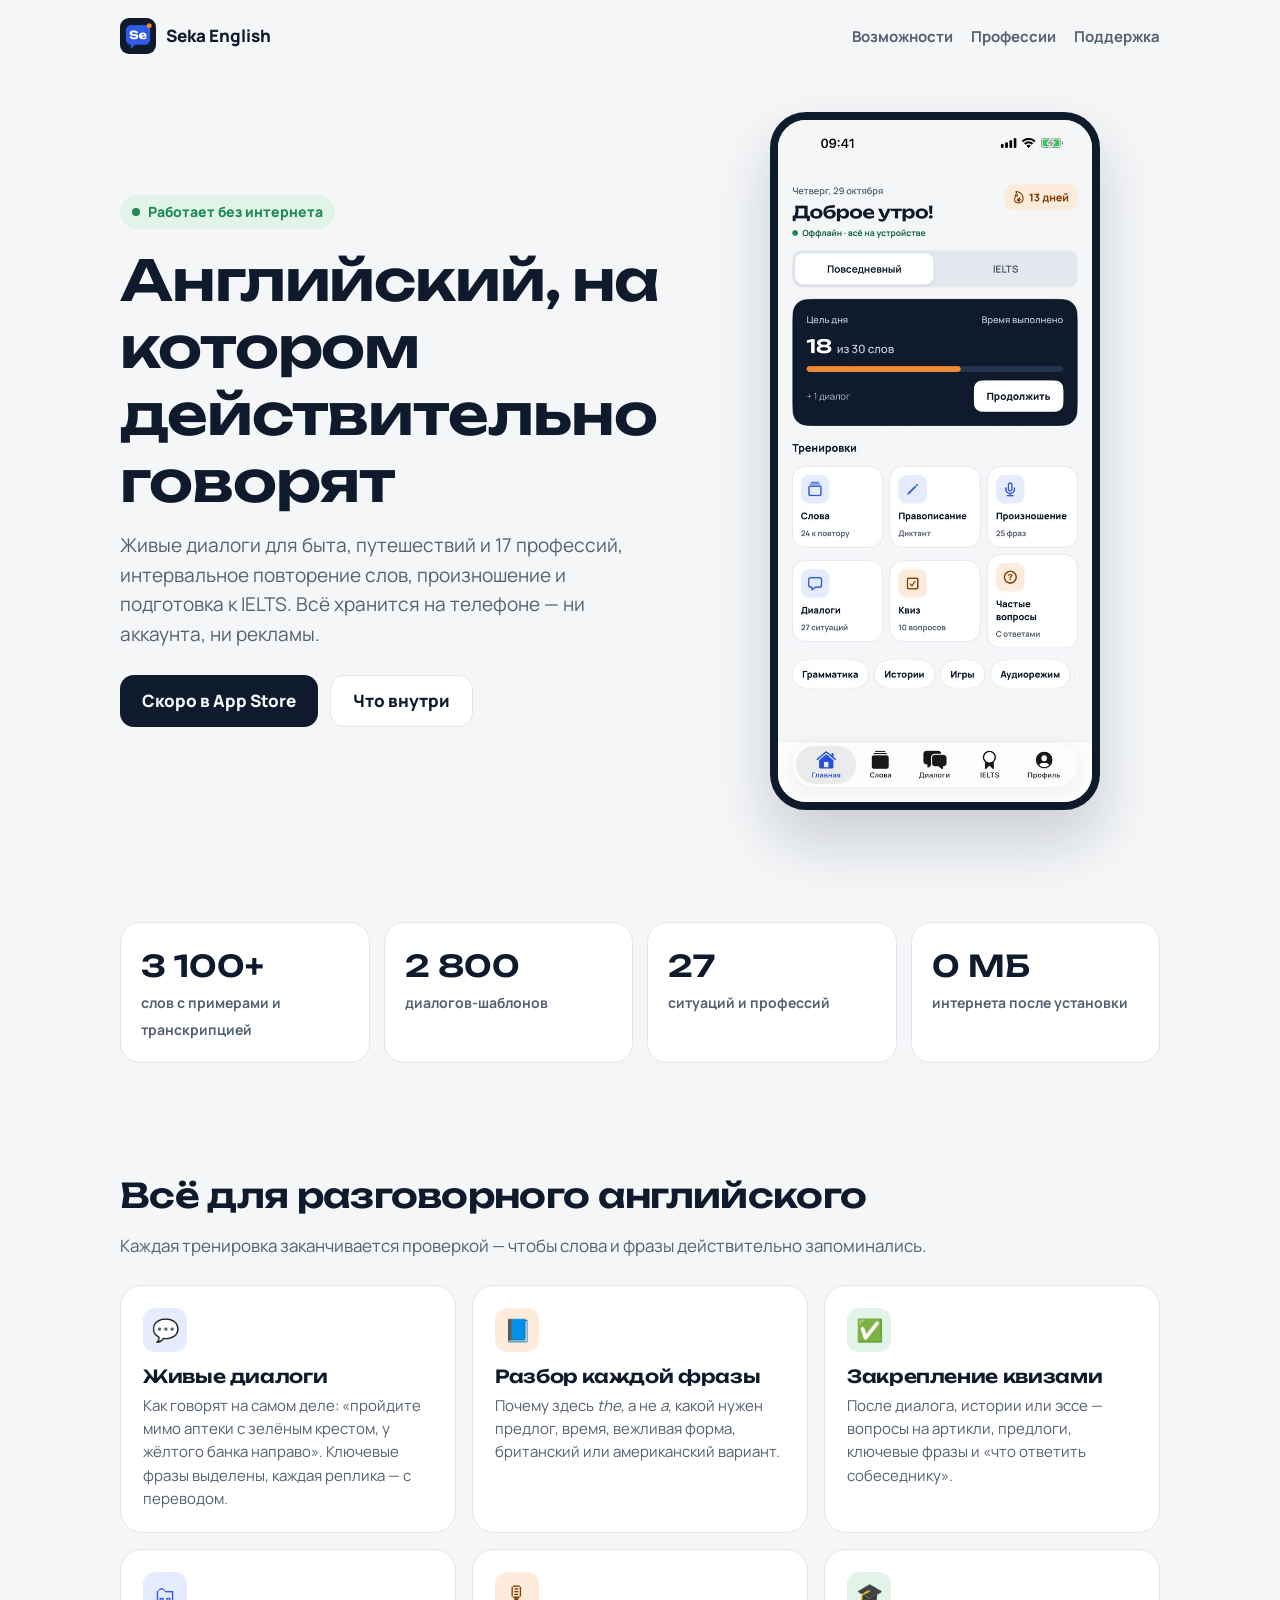
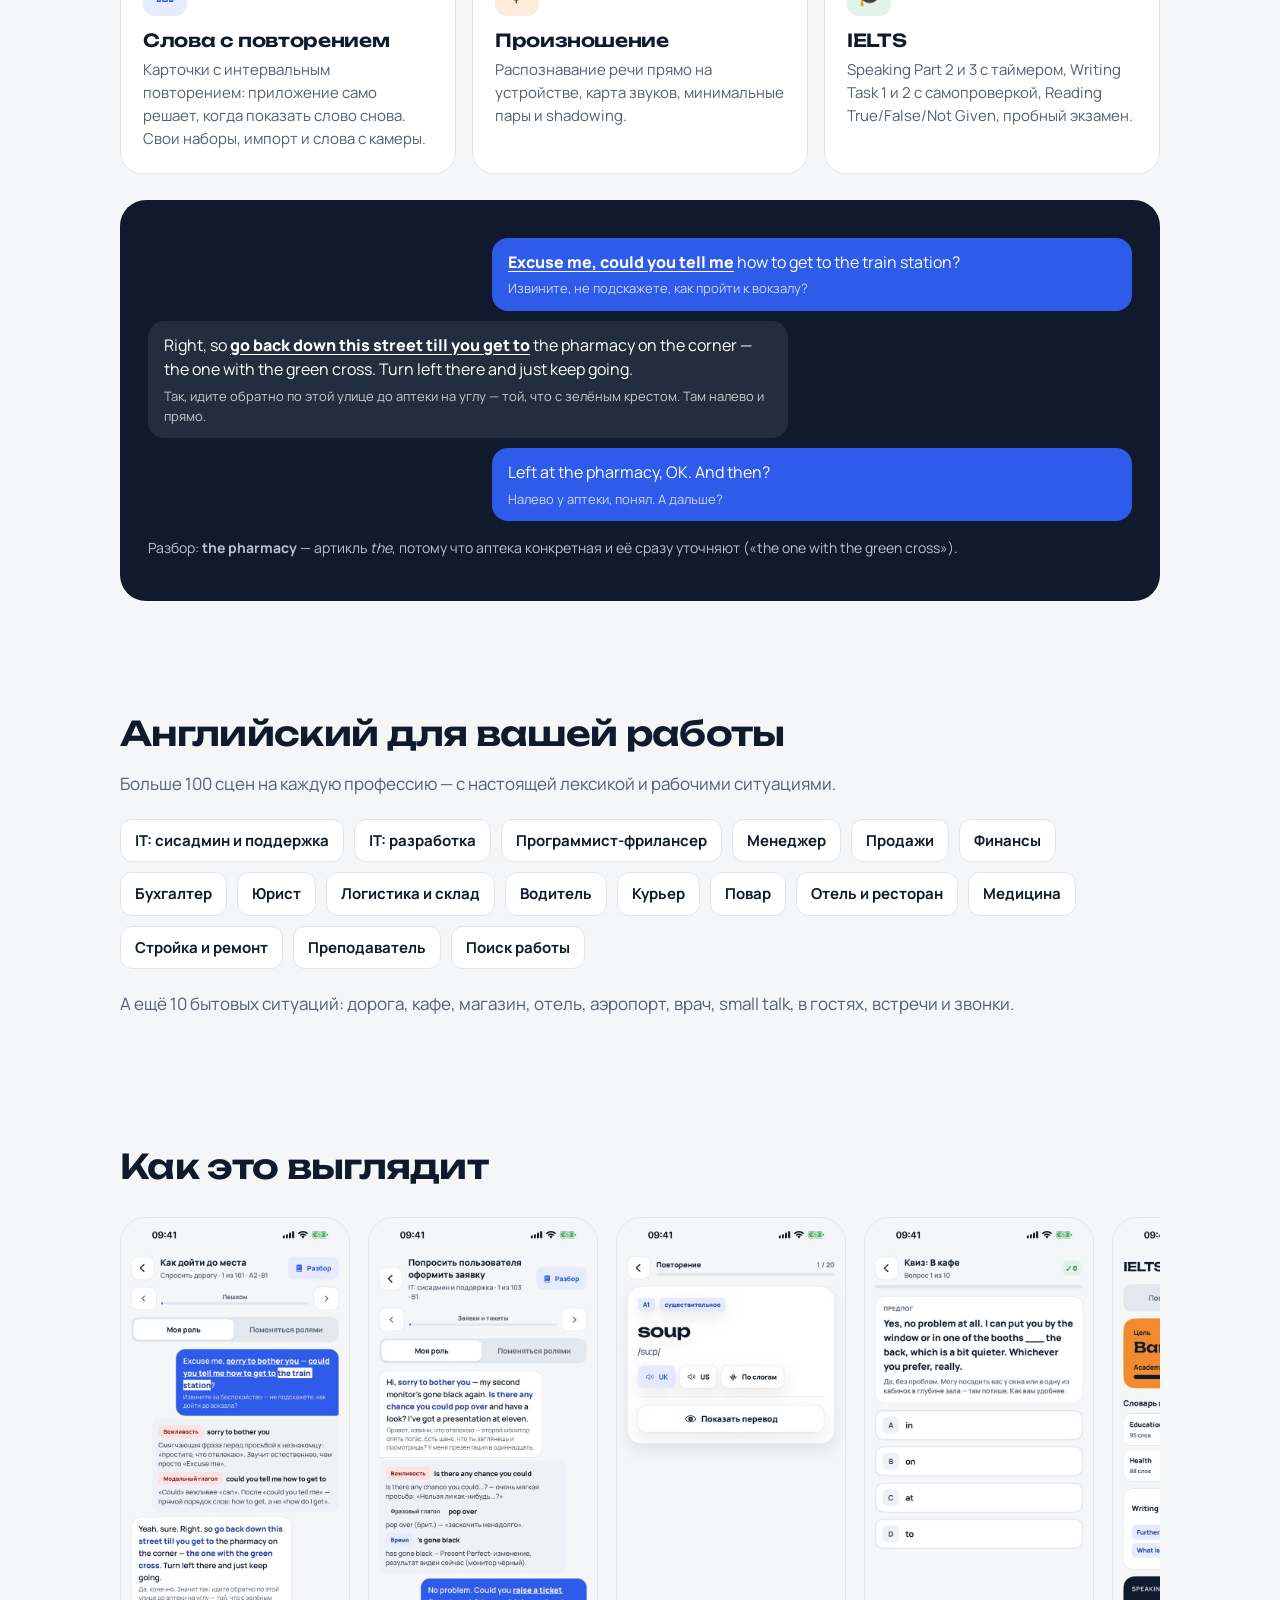
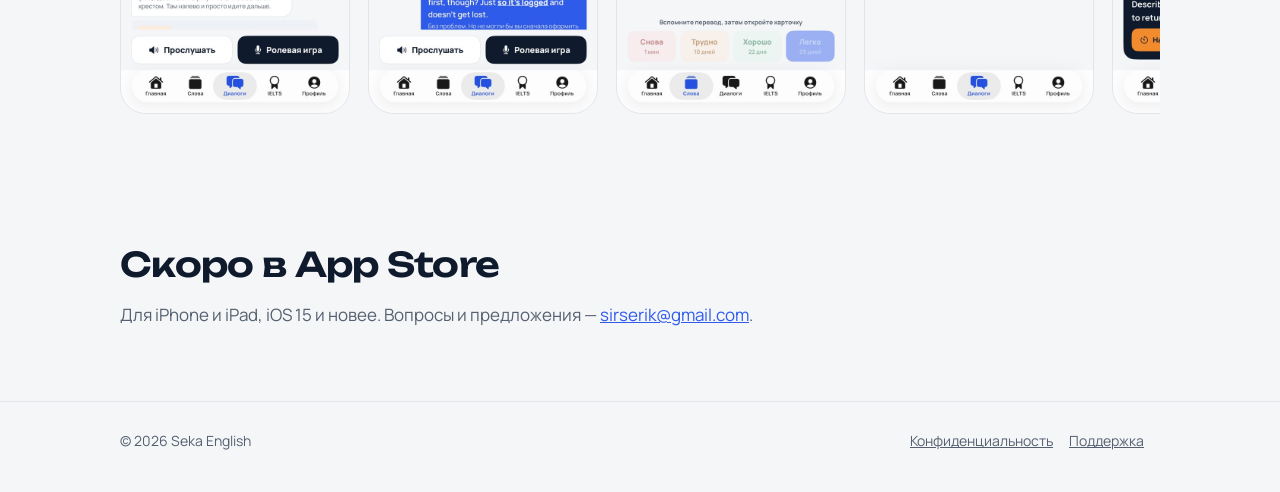
==== index.html @ 96ca4391 "Seka English website: landing, privacy policy, support Co-Authored-By: Claude Opus 5.5 <noreply@anth" ====
<!doctype html>
<html lang="ru">
<head>
<meta charset="utf-8">
<meta name="viewport" content="width=device-width, initial-scale=1">
<title>Seka English — английский офлайн</title>
<meta name="description" content="Seka English — тренажёр английского для русскоговорящих: 3 000+ слов, 2 800 живых диалогов для жизни и профессий, IELTS. Всё работает без интернета.">
<link rel="icon" href="favicon.png">
<link rel="preconnect" href="https://fonts.googleapis.com">
<link rel="preconnect" href="https://fonts.gstatic.com" crossorigin>
<link href="https://fonts.googleapis.com/css2?family=Manrope:wght@400;600;700;800&family=Unbounded:wght@600&display=swap" rel="stylesheet">
<link rel="stylesheet" href="style.css">
</head>
<body>
<header class="top">
  <div class="wrap">
    <a class="brand" href="./"><img src="img/icon.png" alt="">Seka English</a>
    <nav><a href="#features">Возможности</a><a href="#professions">Профессии</a><a href="support.html">Поддержка</a></nav>
  </div>
</header>

<main>
<section class="hero">
  <div class="wrap">
    <div>
      <span class="pill">Работает без интернета</span>
      <h1>Английский, на котором действительно говорят</h1>
      <p class="lead">Живые диалоги для быта, путешествий и 17 профессий, интервальное повторение слов, произношение и подготовка к IELTS. Всё хранится на телефоне — ни аккаунта, ни рекламы.</p>
      <div class="cta">
        <a class="btn primary" href="#download">Скоро в App Store</a>
        <a class="btn secondary" href="#features">Что внутри</a>
      </div>
    </div>
    <img class="phone" src="img/01-home.jpg" alt="Главный экран Seka English: цель дня, серия, тренировки">
  </div>
</section>

<section>
  <div class="wrap stats">
    <div class="stat"><b>3 100+</b><span>слов с примерами и транскрипцией</span></div>
    <div class="stat"><b>2 800</b><span>диалогов-шаблонов</span></div>
    <div class="stat"><b>27</b><span>ситуаций и профессий</span></div>
    <div class="stat"><b>0 МБ</b><span>интернета после установки</span></div>
  </div>
</section>

<section id="features">
  <div class="wrap">
    <h2>Всё для разговорного английского</h2>
    <p class="muted">Каждая тренировка заканчивается проверкой — чтобы слова и фразы действительно запоминались.</p>
    <div class="grid">
      <div class="card"><div class="ic">💬</div><h3>Живые диалоги</h3><p>Как говорят на самом деле: «пройдите мимо аптеки с зелёным крестом, у жёлтого банка направо». Ключевые фразы выделены, каждая реплика — с переводом.</p></div>
      <div class="card"><div class="ic o">📘</div><h3>Разбор каждой фразы</h3><p>Почему здесь <i>the</i>, а не <i>a</i>, какой нужен предлог, время, вежливая форма, британский или американский вариант.</p></div>
      <div class="card"><div class="ic g">✅</div><h3>Закрепление квизами</h3><p>После диалога, истории или эссе — вопросы на артикли, предлоги, ключевые фразы и «что ответить собеседнику».</p></div>
      <div class="card"><div class="ic">🗂</div><h3>Слова с повторением</h3><p>Карточки с интервальным повторением: приложение само решает, когда показать слово снова. Свои наборы, импорт и слова с камеры.</p></div>
      <div class="card"><div class="ic o">🎙</div><h3>Произношение</h3><p>Распознавание речи прямо на устройстве, карта звуков, минимальные пары и shadowing.</p></div>
      <div class="card"><div class="ic g">🎓</div><h3>IELTS</h3><p>Speaking Part 2 и 3 с таймером, Writing Task 1 и 2 с самопроверкой, Reading True/False/Not Given, пробный экзамен.</p></div>
    </div>

    <div class="example" aria-label="Пример диалога">
      <div class="line me"><mark>Excuse me, could you tell me</mark> how to get to the train station?<span class="ru">Извините, не подскажете, как пройти к вокзалу?</span></div>
      <div class="line them">Right, so <mark>go back down this street till you get to</mark> the pharmacy on the corner — the one with the green cross. Turn left there and just keep going.<span class="ru">Так, идите обратно по этой улице до аптеки на углу — той, что с зелёным крестом. Там налево и прямо.</span></div>
      <div class="line me">Left at the pharmacy, OK. And then?<span class="ru">Налево у аптеки, понял. А дальше?</span></div>
      <p class="note">Разбор: <b>the pharmacy</b> — артикль <i>the</i>, потому что аптека конкретная и её сразу уточняют («the one with the green cross»).</p>
    </div>
  </div>
</section>

<section id="professions">
  <div class="wrap">
    <h2>Английский для вашей работы</h2>
    <p class="muted">Больше 100 сцен на каждую профессию — с настоящей лексикой и рабочими ситуациями.</p>
    <div class="tags">
      <span class="tag">IT: сисадмин и поддержка</span><span class="tag">IT: разработка</span><span class="tag">Программист-фрилансер</span>
      <span class="tag">Менеджер</span><span class="tag">Продажи</span><span class="tag">Финансы</span><span class="tag">Бухгалтер</span><span class="tag">Юрист</span>
      <span class="tag">Логистика и склад</span><span class="tag">Водитель</span><span class="tag">Курьер</span><span class="tag">Повар</span>
      <span class="tag">Отель и ресторан</span><span class="tag">Медицина</span><span class="tag">Стройка и ремонт</span><span class="tag">Преподаватель</span><span class="tag">Поиск работы</span>
    </div>
    <p class="muted" style="margin-top:22px">А ещё 10 бытовых ситуаций: дорога, кафе, магазин, отель, аэропорт, врач, small talk, в гостях, встречи и звонки.</p>
  </div>
</section>

<section>
  <div class="wrap">
    <h2>Как это выглядит</h2>
    <div class="shots">
      <img src="img/02-dialogT.jpg" alt="Диалог с подсветкой ключевых фраз и разбором" loading="lazy">
      <img src="img/03-itT.jpg" alt="Профессиональный диалог для сисадмина" loading="lazy">
      <img src="img/04-review.jpg" alt="Карточка слова с транскрипцией" loading="lazy">
      <img src="img/05-qS.jpg" alt="Квиз на предлоги" loading="lazy">
      <img src="img/06-ielts.jpg" alt="Раздел IELTS" loading="lazy">
      <img src="img/07-stats.jpg" alt="Статистика прогресса" loading="lazy">
    </div>
  </div>
</section>

<section id="download">
  <div class="wrap">
    <h2>Скоро в App Store</h2>
    <p class="muted">Для iPhone и iPad, iOS 15 и новее. Вопросы и предложения — <a href="mailto:sirserik@gmail.com">sirserik@gmail.com</a>.</p>
  </div>
</section>
</main>

<footer>
  <div class="wrap">
    <span>© 2026 Seka English</span>
    <span><a href="privacy.html">Конфиденциальность</a><a href="support.html">Поддержка</a></span>
  </div>
</footer>
</body>
</html>
---- style.css ----
:root {
  --bg: #F4F6F8; --surface: #FFFFFF; --border: #E1E6EC;
  --text: #0F1B2D; --text2: #556070;
  --accent: #2F5BEA; --accent-soft: #E6ECFD;
  --orange: #F28A2E; --orange-soft: #FDEBDC; --orange-text: #8A3F00;
  --green: #1E8A52; --green-soft: #E2F4EA;
  --ink: #0F1B2D; --ink-text: #FFFFFF; --ink-2: #B8C3D6;
}
@media (prefers-color-scheme: dark) {
  :root {
    --bg: #0B1220; --surface: #152033; --border: #24344F;
    --text: #E9EEF6; --text2: #9AA8BD;
    --accent: #7C9BFF; --accent-soft: #1E2D4A;
    --orange: #F5A05A; --orange-soft: #3A2614; --orange-text: #F5A05A;
    --green: #6FD39B; --green-soft: #14301F;
    --ink: #152033; --ink-text: #E9EEF6; --ink-2: #9AA8BD;
  }
}
* { box-sizing: border-box; }
html { -webkit-text-size-adjust: 100%; }
body {
  margin: 0; background: var(--bg); color: var(--text);
  font-family: 'Manrope', -apple-system, system-ui, sans-serif; font-size: 17px; line-height: 1.55;
}
a { color: var(--accent); }
.wrap { max-width: 1080px; margin: 0 auto; padding: 0 20px; }
h1, h2, h3 { font-family: 'Unbounded', 'Manrope', sans-serif; font-weight: 600; letter-spacing: -0.02em; line-height: 1.2; }
h1 { font-size: clamp(32px, 6vw, 56px); margin: 0 0 16px; }
h2 { font-size: clamp(24px, 4vw, 34px); margin: 0 0 12px; }
h3 { font-size: 18px; margin: 0 0 6px; }
.muted { color: var(--text2); }

header.top { padding: 18px 0; }
header.top .wrap { display: flex; align-items: center; justify-content: space-between; gap: 12px; }
.brand { display: flex; align-items: center; gap: 10px; text-decoration: none; color: var(--text); font-weight: 800; }
.brand img { width: 36px; height: 36px; border-radius: 9px; }
nav a { margin-left: 18px; text-decoration: none; color: var(--text2); font-weight: 700; font-size: 15px; }
nav a:hover { color: var(--text); }

.hero { padding: 40px 0 56px; }
.hero .wrap { display: grid; grid-template-columns: 1.1fr 0.9fr; gap: 40px; align-items: center; }
.pill { display: inline-flex; align-items: center; gap: 8px; padding: 6px 12px; border-radius: 999px; background: var(--green-soft); color: var(--green); font-weight: 800; font-size: 14px; margin-bottom: 18px; }
.pill::before { content: ""; width: 8px; height: 8px; border-radius: 4px; background: var(--green); }
.lead { font-size: 19px; color: var(--text2); margin: 0 0 26px; max-width: 34em; }
.cta { display: flex; flex-wrap: wrap; gap: 12px; }
.btn { display: inline-flex; align-items: center; justify-content: center; min-height: 52px; padding: 0 22px; border-radius: 14px; font-weight: 800; text-decoration: none; }
.btn.primary { background: var(--text); color: var(--bg); }
.btn.secondary { background: var(--surface); color: var(--text); border: 1px solid var(--border); }
.phone { width: 100%; max-width: 330px; justify-self: center; border-radius: 36px; border: 8px solid var(--ink); box-shadow: 0 30px 60px rgba(15,27,45,.18); display: block; }

section { padding: 56px 0; }
.stats { display: grid; grid-template-columns: repeat(4, 1fr); gap: 14px; }
.stat { background: var(--surface); border: 1px solid var(--border); border-radius: 20px; padding: 20px; }
.stat b { display: block; font-family: 'Unbounded', sans-serif; font-size: 30px; font-weight: 600; }
.stat span { color: var(--text2); font-weight: 700; font-size: 14px; }

.grid { display: grid; grid-template-columns: repeat(3, 1fr); gap: 16px; margin-top: 26px; }
.card { background: var(--surface); border: 1px solid var(--border); border-radius: 22px; padding: 22px; }
.card .ic { width: 44px; height: 44px; border-radius: 12px; display: flex; align-items: center; justify-content: center; background: var(--accent-soft); color: var(--accent); font-size: 22px; margin-bottom: 14px; }
.card .ic.o { background: var(--orange-soft); color: var(--orange-text); }
.card .ic.g { background: var(--green-soft); color: var(--green); }
.card p { margin: 0; color: var(--text2); font-size: 15px; }

.example { background: var(--ink); color: var(--ink-text); border-radius: 26px; padding: 28px; margin-top: 26px; }
.example .line { max-width: 640px; padding: 12px 16px; border-radius: 16px; margin: 10px 0; font-size: 16px; }
.example .me { background: var(--accent); color: #fff; margin-left: auto; }
.example .them { background: rgba(255,255,255,.08); }
.example .ru { display: block; font-size: 13px; opacity: .75; margin-top: 4px; }
.example .note { font-size: 14px; color: var(--ink-2); margin-top: 16px; }
.example mark { background: transparent; color: inherit; font-weight: 800; text-decoration: underline; text-underline-offset: 3px; }

.tags { display: flex; flex-wrap: wrap; gap: 10px; margin-top: 22px; }
.tag { padding: 9px 14px; border-radius: 12px; background: var(--surface); border: 1px solid var(--border); font-weight: 700; font-size: 15px; }

.shots { display: flex; gap: 18px; overflow-x: auto; padding: 8px 2px 18px; margin-top: 22px; scroll-snap-type: x mandatory; }
.shots img { width: 230px; flex: 0 0 auto; border-radius: 26px; border: 1px solid var(--border); scroll-snap-align: start; }

.doc { max-width: 760px; margin: 0 auto; padding: 24px 20px 60px; }
.doc h1 { font-size: clamp(28px, 5vw, 40px); }
.doc h2 { font-size: 22px; margin-top: 34px; }
.doc li { margin: 6px 0; }
details { background: var(--surface); border: 1px solid var(--border); border-radius: 16px; padding: 14px 18px; margin: 10px 0; }
summary { font-weight: 800; cursor: pointer; }

footer { border-top: 1px solid var(--border); padding: 28px 0 40px; color: var(--text2); font-size: 14px; }
footer .wrap { display: flex; flex-wrap: wrap; gap: 18px; justify-content: space-between; }
footer a { color: var(--text2); margin-right: 16px; }

@media (max-width: 860px) {
  .hero .wrap { grid-template-columns: 1fr; }
  .grid { grid-template-columns: 1fr 1fr; }
  .stats { grid-template-columns: 1fr 1fr; }
  nav a { margin-left: 12px; }
}
@media (max-width: 560px) {
  .grid { grid-template-columns: 1fr; }
  nav a:not(:last-child) { display: none; }
}
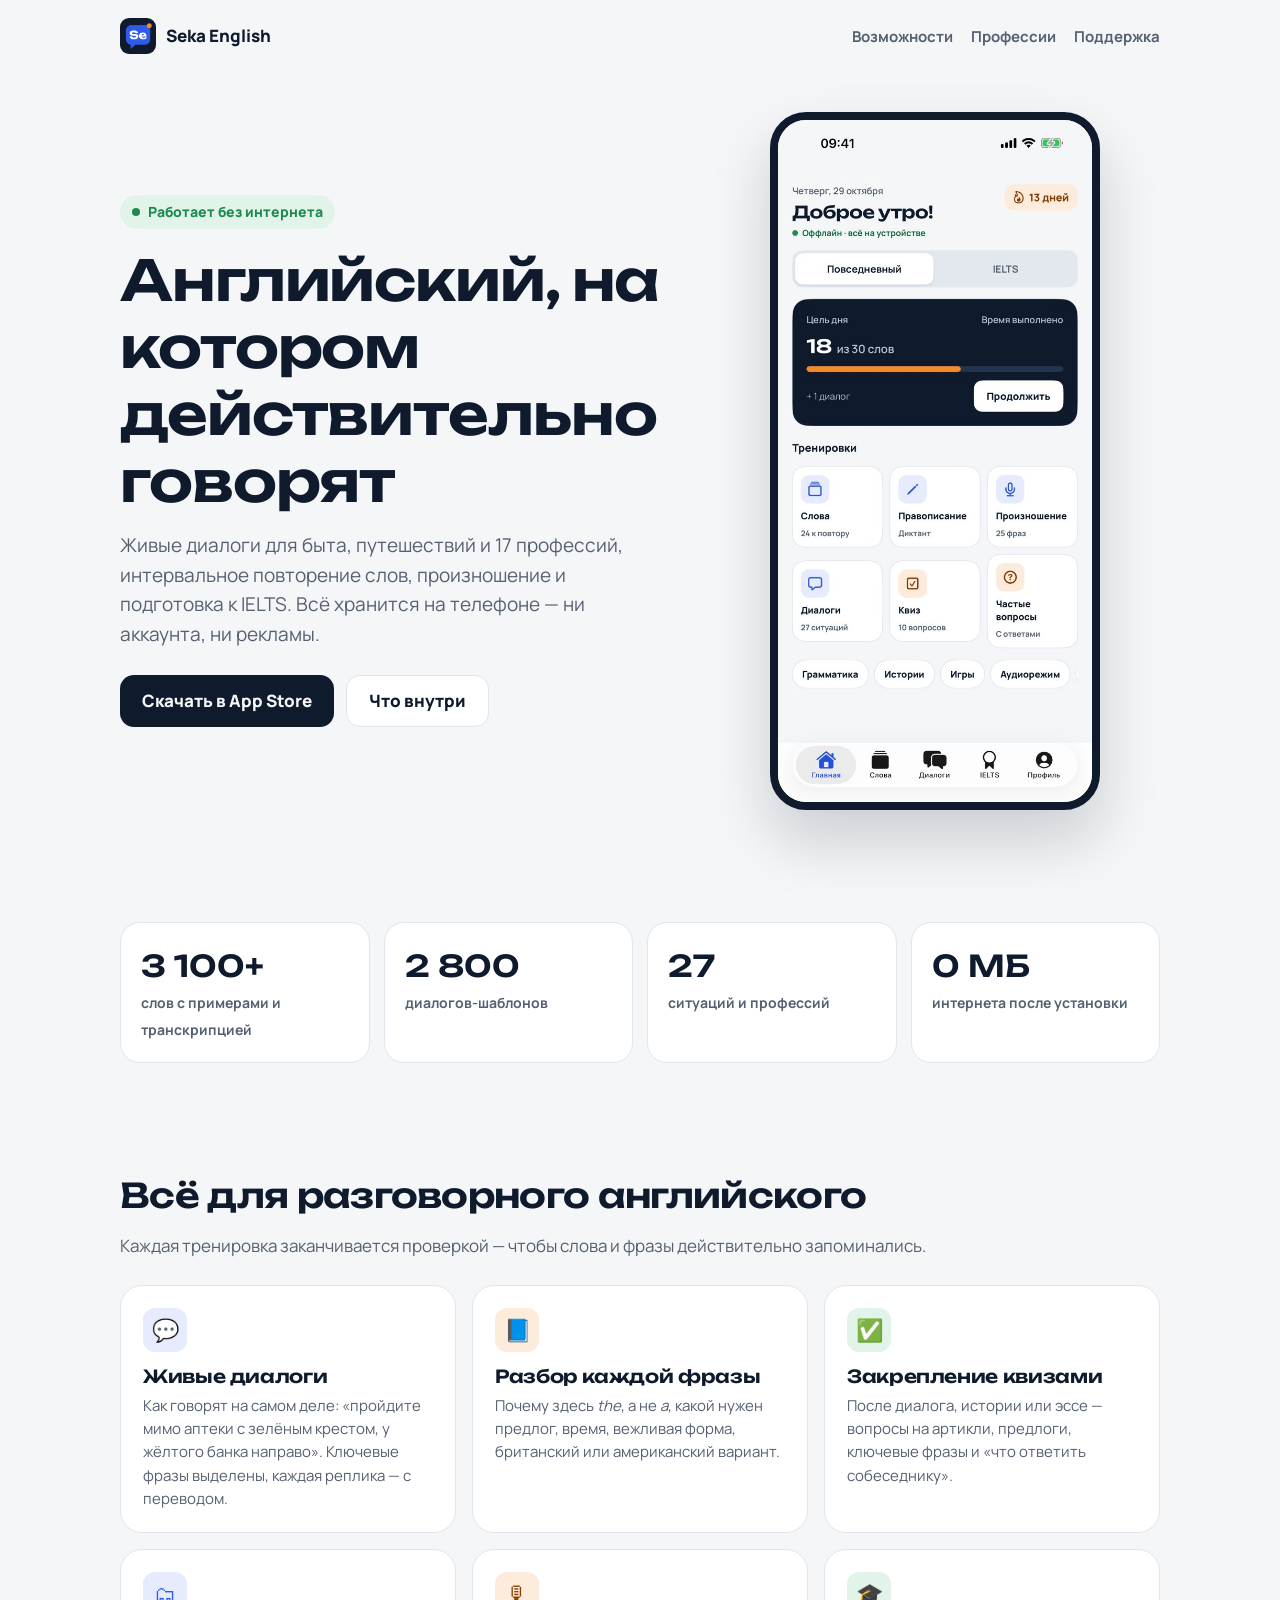
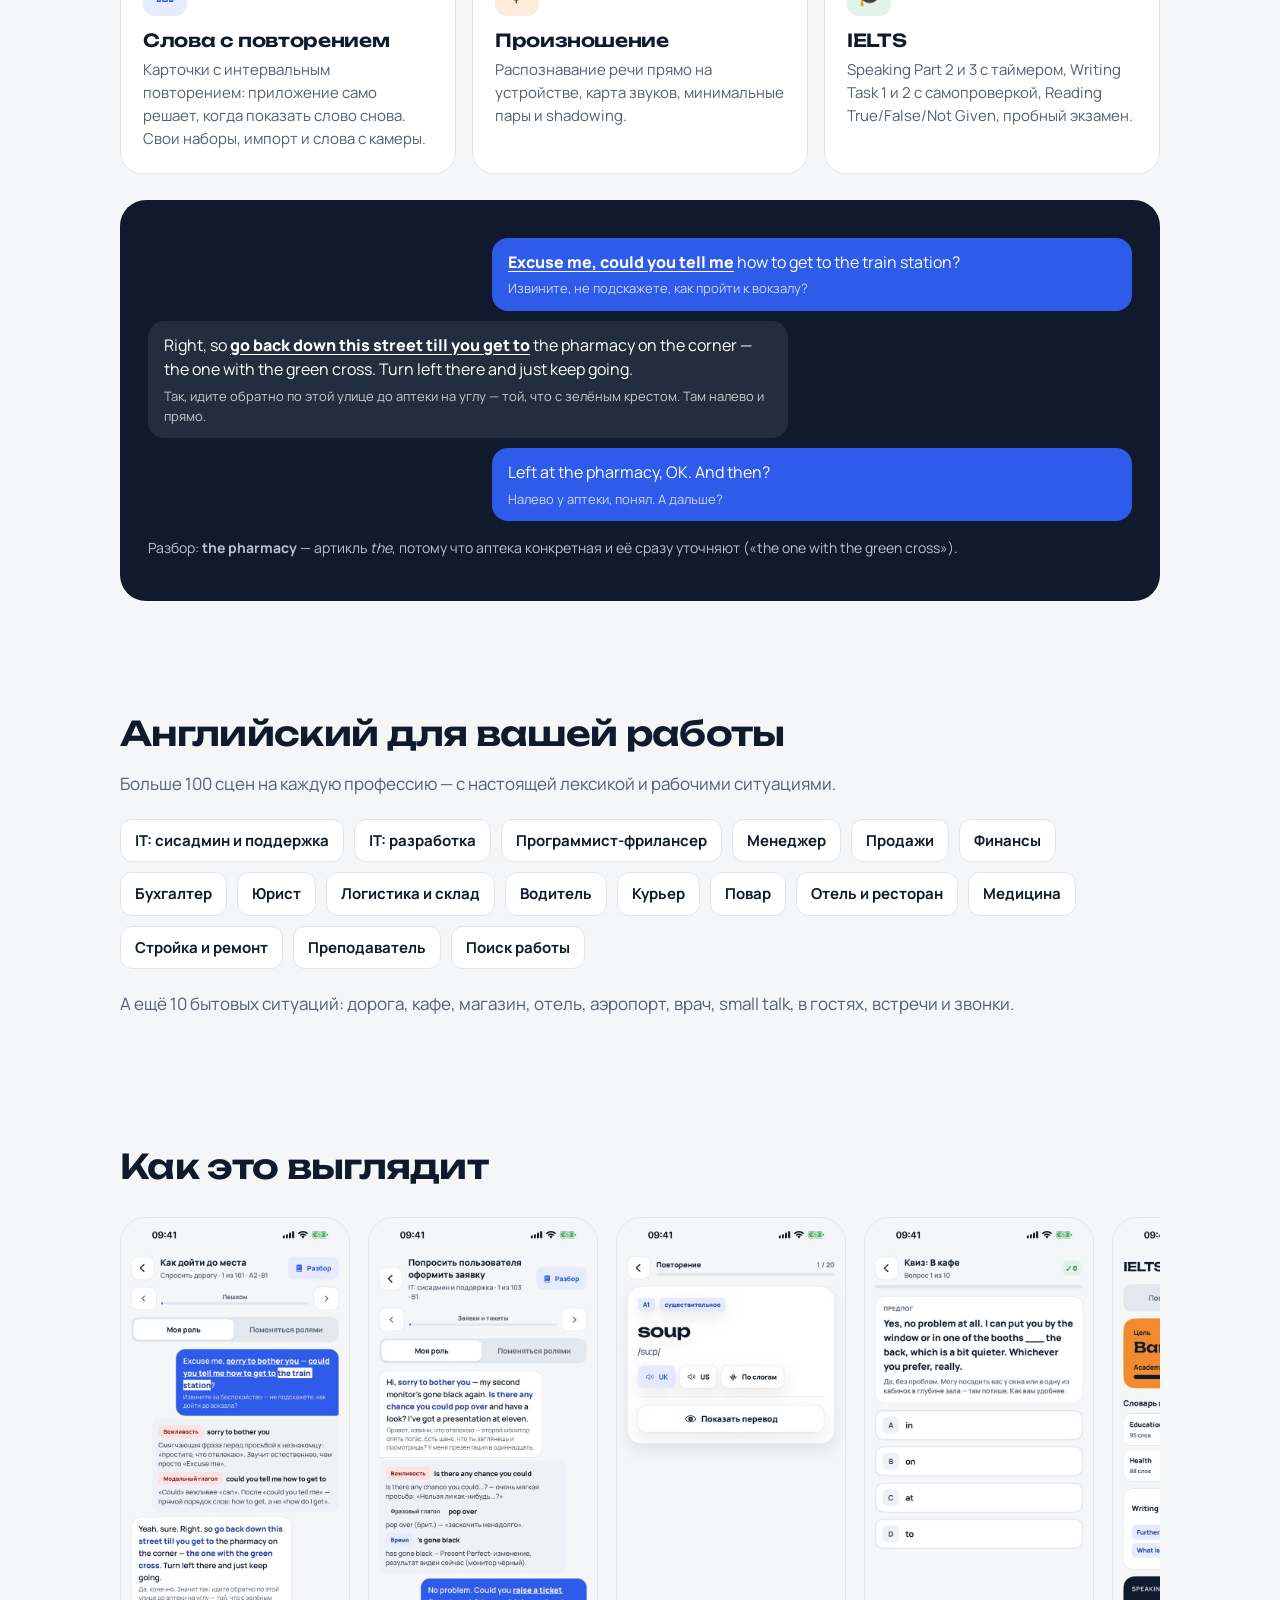
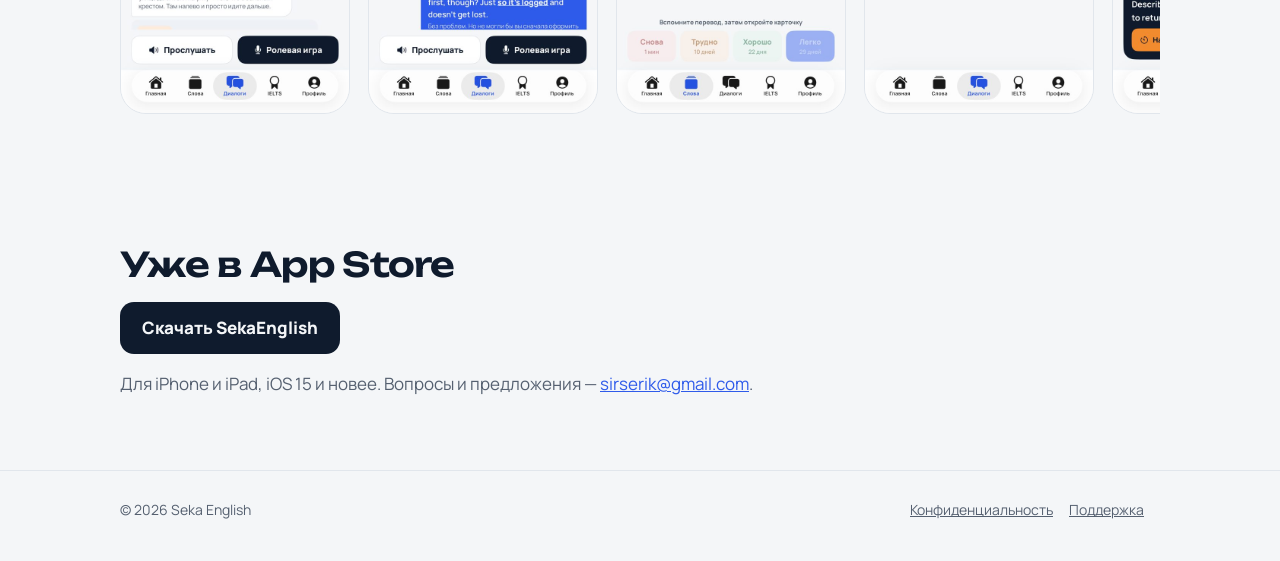
==== commit c4ea9bb1: "App Store link: SekaEnglish is live" ====
--- a/index.html
+++ b/index.html
@@ -27,7 +27,7 @@
       <h1>Английский, на котором действительно говорят</h1>
       <p class="lead">Живые диалоги для быта, путешествий и 17 профессий, интервальное повторение слов, произношение и подготовка к IELTS. Всё хранится на телефоне — ни аккаунта, ни рекламы.</p>
       <div class="cta">
-        <a class="btn primary" href="#download">Скоро в App Store</a>
+        <a class="btn primary" href="https://apps.apple.com/kz/app/sekaenglish/id6828183809">Скачать в App Store</a>
         <a class="btn secondary" href="#features">Что внутри</a>
       </div>
     </div>
@@ -96,7 +96,8 @@
 
 <section id="download">
   <div class="wrap">
-    <h2>Скоро в App Store</h2>
+    <h2>Уже в App Store</h2>
+    <p><a class="btn primary" href="https://apps.apple.com/kz/app/sekaenglish/id6828183809">Скачать SekaEnglish</a></p>
     <p class="muted">Для iPhone и iPad, iOS 15 и новее. Вопросы и предложения — <a href="mailto:sirserik@gmail.com">sirserik@gmail.com</a>.</p>
   </div>
 </section>
